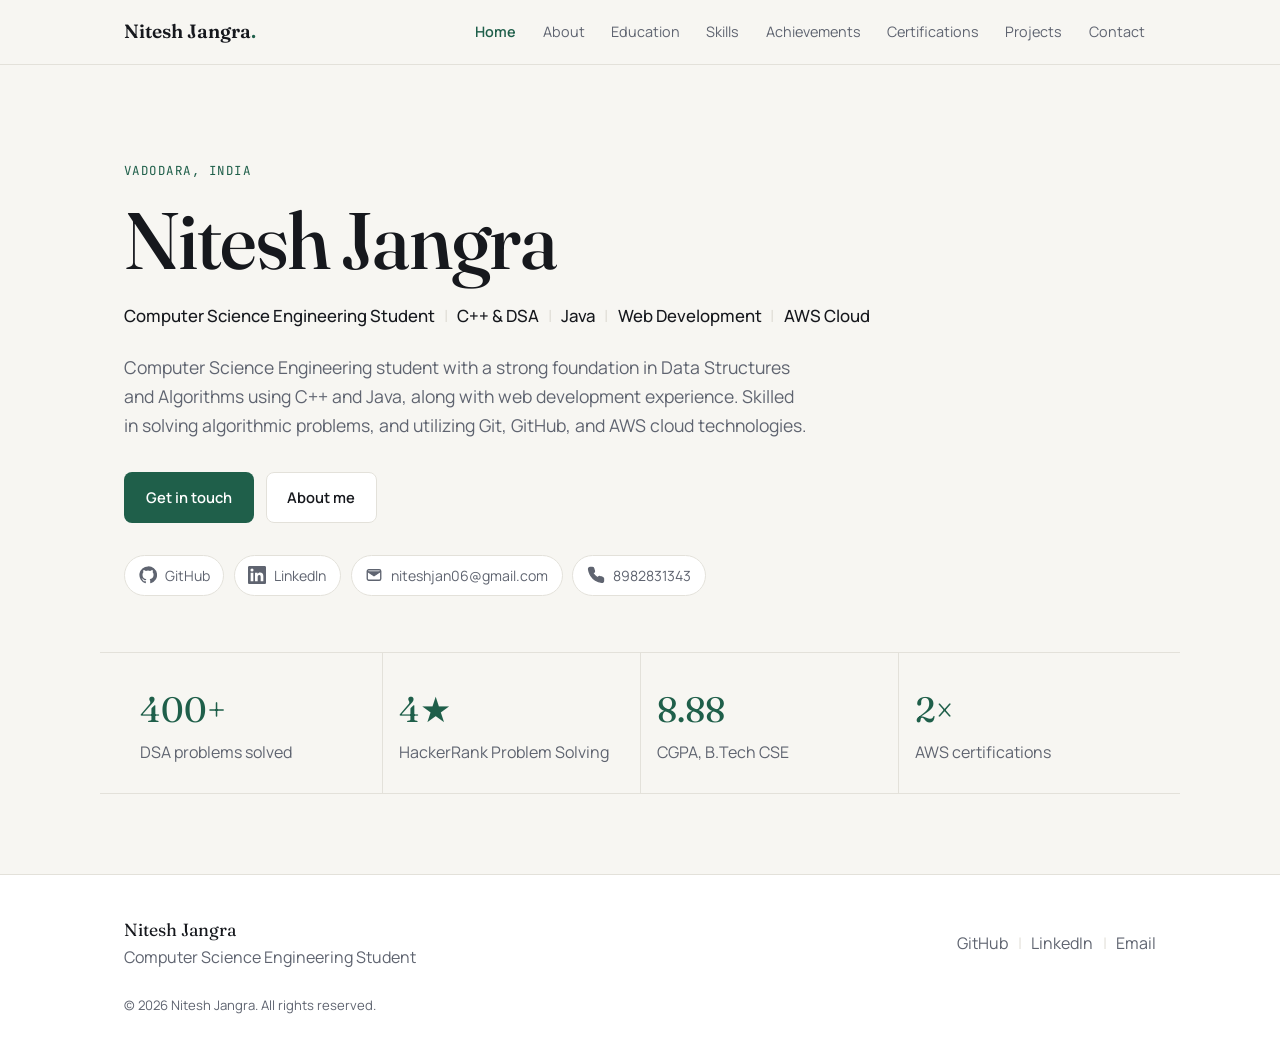
==== index.html @ 6086a89a "ADDING PORTFOLIO WEBPAGES FILES" ====
<!DOCTYPE html>
<html lang="en">
<head>
<meta charset="utf-8">
<meta name="viewport" content="width=device-width, initial-scale=1">
<title>Nitesh Jangra — CSE Student, C++ & DSA, AWS</title>
<meta name="description" content="Portfolio of Nitesh Jangra, Computer Science Engineering student in Vadodara.">
<link rel="preconnect" href="https://fonts.googleapis.com">
<link rel="stylesheet" href="https://fonts.googleapis.com/css2?family=Fraunces:opsz,wght@9..144,500;9..144,600&family=Manrope:wght@400;500;600&family=JetBrains+Mono:wght@400;500&display=swap">
<link rel="stylesheet" href="css/style.css">
</head>
<body>
<header class="site-header">
  <div class="container nav-wrap">
    <a class="brand" href="index.html">Nitesh Jangra<span>.</span></a>
    <input type="checkbox" id="nav-toggle" class="nav-toggle">
    <label for="nav-toggle" class="nav-burger" aria-label="Toggle menu"><span></span></label>
    <nav class="nav"><ul><li><a href="index.html" class="active" aria-current="page">Home</a></li><li><a href="about.html">About</a></li><li><a href="education.html">Education</a></li><li><a href="skills.html">Skills</a></li><li><a href="achievements.html">Achievements</a></li><li><a href="certifications.html">Certifications</a></li><li><a href="projects.html">Projects</a></li><li><a href="contact.html">Contact</a></li></ul></nav>
  </div>
</header>
<main class="fade-in">

<section class="hero container">
  <p class="eyebrow">Vadodara, India</p>
  <h1 class="hero-title">Nitesh Jangra</h1>
  <p class="hero-sub">Computer Science Engineering Student <span>|</span> C++ &amp; DSA <span>|</span> Java <span>|</span> Web Development <span>|</span> AWS Cloud</p>
  <p class="lead">Computer Science Engineering student with a strong foundation in Data Structures and Algorithms using C++ and Java, along with web development experience. Skilled in solving algorithmic problems, and utilizing Git, GitHub, and AWS cloud technologies.</p>
  <div class="actions"><a class="btn btn-primary" href="contact.html">Get in touch</a><a class="btn btn-ghost" href="about.html">About me</a></div>
  <ul class="socials">
    <li><a href="https://github.com/niteshjan06" target="_blank" rel="noopener noreferrer" aria-label="GitHub"><svg viewBox="0 0 24 24" aria-hidden="true"><path d="M12 .5a11.5 11.5 0 0 0-3.64 22.41c.58.1.79-.25.79-.56v-2c-3.2.7-3.88-1.37-3.88-1.37-.52-1.33-1.28-1.69-1.28-1.69-1.05-.71.08-.7.08-.7 1.16.08 1.77 1.19 1.77 1.19 1.03 1.77 2.7 1.26 3.36.96.1-.75.4-1.26.73-1.55-2.55-.29-5.24-1.28-5.24-5.68 0-1.26.45-2.28 1.19-3.09-.12-.29-.52-1.46.11-3.05 0 0 .97-.31 3.17 1.18a11 11 0 0 1 5.77 0c2.2-1.49 3.17-1.18 3.17-1.18.63 1.59.23 2.76.11 3.05.74.81 1.19 1.83 1.19 3.09 0 4.41-2.69 5.39-5.25 5.67.41.36.78 1.06.78 2.14v3.17c0 .31.21.67.8.56A11.5 11.5 0 0 0 12 .5Z"/></svg><span>GitHub</span></a></li>
    <li><a href="https://www.linkedin.com/in/nitesh-jangra-0b7164371" target="_blank" rel="noopener noreferrer" aria-label="LinkedIn"><svg viewBox="0 0 24 24" aria-hidden="true"><path d="M20.45 20.45h-3.55v-5.57c0-1.33-.03-3.04-1.85-3.04-1.85 0-2.14 1.45-2.14 2.94v5.67H9.35V9h3.41v1.56h.05c.48-.9 1.64-1.85 3.37-1.85 3.6 0 4.27 2.37 4.27 5.46v6.28ZM5.34 7.43a2.06 2.06 0 1 1 0-4.12 2.06 2.06 0 0 1 0 4.12ZM7.12 20.45H3.56V9h3.56v11.45ZM22.22 0H1.77C.79 0 0 .77 0 1.73v20.54C0 23.23.79 24 1.77 24h20.45c.98 0 1.78-.77 1.78-1.73V1.73C24 .77 23.2 0 22.22 0Z"/></svg><span>LinkedIn</span></a></li>
    <li><a href="mailto:niteshjan06@gmail.com" aria-label="Email"><svg viewBox="0 0 24 24" fill="none" stroke="currentColor" stroke-width="1.8" aria-hidden="true"><rect x="3" y="5" width="18" height="14" rx="2"/><path d="m3 7 9 6 9-6"/></svg><span>niteshjan06@gmail.com</span></a></li>
    <li><a href="tel:8982831343" aria-label="Phone"><svg viewBox="0 0 24 24" fill="none" stroke="currentColor" stroke-width="1.8" aria-hidden="true"><path d="M22 16.9v3a2 2 0 0 1-2.2 2 19.8 19.8 0 0 1-8.6-3.1 19.5 19.5 0 0 1-6-6A19.8 19.8 0 0 1 2.1 4.2 2 2 0 0 1 4.1 2h3a2 2 0 0 1 2 1.7c.1.9.4 1.8.7 2.7a2 2 0 0 1-.5 2.1L8 9.8a16 16 0 0 0 6 6l1.3-1.3a2 2 0 0 1 2.1-.4c.9.3 1.8.6 2.7.7a2 2 0 0 1 1.7 2Z"/></svg><span>8982831343</span></a></li>
  </ul>
</section>
<section class="container stats">
  <div class="stat"><p class="stat-num">400+</p><p class="muted">DSA problems solved</p></div>
  <div class="stat"><p class="stat-num">4&#9733;</p><p class="muted">HackerRank Problem Solving</p></div>
  <div class="stat"><p class="stat-num">8.88</p><p class="muted">CGPA, B.Tech CSE</p></div>
  <div class="stat"><p class="stat-num">2&times;</p><p class="muted">AWS certifications</p></div>
</section>
</main>
<footer class="site-footer">
  <div class="container footer-grid">
    <div><p class="footer-name">Nitesh Jangra</p><p class="muted">Computer Science Engineering Student</p></div>
    <p class="footer-links"><a href="https://github.com/niteshjan06" target="_blank" rel="noopener noreferrer">GitHub</a> <span>|</span> <a href="https://www.linkedin.com/in/nitesh-jangra-0b7164371" target="_blank" rel="noopener noreferrer">LinkedIn</a> <span>|</span> <a href="mailto:niteshjan06@gmail.com">Email</a></p>
  </div>
  <div class="container"><p class="copy">&copy; 2026 Nitesh Jangra. All rights reserved.</p></div>
</footer>
</body>
</html>
---- css/style.css ----
:root{
  --bg:#f7f6f2;--surface:#ffffff;--text:#16181d;--muted:#5f6470;--border:#e3e1da;
  --accent:#1f5f4a;--accent-soft:#e6efeb;--shadow:0 1px 2px rgba(20,20,20,.04),0 8px 24px -12px rgba(20,20,20,.12);
  --serif:"Fraunces",Georgia,serif;--sans:"Manrope",system-ui,sans-serif;--mono:"JetBrains Mono",ui-monospace,monospace;
  --radius:10px;--max:1080px;
}
*{box-sizing:border-box;margin:0;padding:0}
html{scroll-behavior:smooth}
body{font-family:var(--sans);background:var(--bg);color:var(--text);line-height:1.65;font-size:16px;-webkit-font-smoothing:antialiased;min-height:100vh;display:flex;flex-direction:column}
main{flex:1;padding-bottom:5rem}
a{color:inherit;text-decoration:none}
p a,dd a,.contact-list a{color:var(--accent);border-bottom:1px solid transparent;transition:border-color .2s}
p a:hover,dd a:hover,.contact-list a:hover{border-color:var(--accent)}
h1,h2{font-family:var(--serif);font-weight:500;letter-spacing:-.02em;line-height:1.15}
h2{font-size:1.3rem;margin-bottom:.75rem}
.container{max-width:var(--max);margin:0 auto;padding:0 1.5rem}
.muted{color:var(--muted)}
.mono{font-family:var(--mono);font-size:.85rem}
.eyebrow{font-family:var(--mono);font-size:.78rem;text-transform:uppercase;letter-spacing:.12em;color:var(--accent);margin-bottom:.75rem}
.lead{font-size:1.1rem;color:var(--muted);max-width:62ch}

/* header */
.site-header{position:sticky;top:0;z-index:10;background:rgba(247,246,242,.92);backdrop-filter:blur(6px);border-bottom:1px solid var(--border)}
.nav-wrap{display:flex;align-items:center;justify-content:space-between;height:64px}
.brand{font-family:var(--serif);font-size:1.2rem;font-weight:600}
.brand span{color:var(--accent)}
.nav ul{list-style:none;display:flex;gap:.25rem}
.nav a{display:block;padding:.45rem .7rem;font-size:.9rem;color:var(--muted);border-radius:6px;transition:color .2s,background .2s}
.nav a:hover{color:var(--text);background:var(--accent-soft)}
.nav a.active{color:var(--accent);font-weight:600}
.nav-toggle{display:none}
.nav-burger{display:none;width:40px;height:40px;cursor:pointer;position:relative}
.nav-burger span,.nav-burger span::before,.nav-burger span::after{position:absolute;left:10px;width:20px;height:2px;background:var(--text);transition:transform .25s,opacity .2s;content:""}
.nav-burger span{top:19px}.nav-burger span::before{top:-6px;left:0}.nav-burger span::after{top:6px;left:0}

/* hero */
.hero{padding:6rem 1.5rem 3.5rem}
.hero-title{font-size:clamp(2.8rem,7vw,5rem);margin-bottom:1rem}
.hero-sub{font-size:1.05rem;font-weight:500;margin-bottom:1.5rem}
.hero-sub span{color:var(--border);margin:0 .35rem}
.actions{display:flex;gap:.75rem;flex-wrap:wrap;margin:2rem 0}
.socials{list-style:none;display:flex;flex-wrap:wrap;gap:.6rem}
.socials a{display:inline-flex;align-items:center;gap:.5rem;padding:.5rem .85rem;border:1px solid var(--border);border-radius:999px;background:var(--surface);font-size:.88rem;color:var(--muted);transition:border-color .2s,color .2s}
.socials a:hover{border-color:var(--accent);color:var(--accent)}
svg{width:18px;height:18px;flex-shrink:0}
.socials svg path:not([fill="none"]),.contact-list svg{fill:currentColor}
.contact-list svg[fill="none"]{fill:none}

/* buttons */
.btn{display:inline-block;padding:.75rem 1.3rem;border-radius:8px;font-weight:600;font-size:.92rem;border:1px solid transparent;cursor:pointer;font-family:inherit;transition:background .2s,border-color .2s,transform .2s}
.btn:hover{transform:translateY(-1px)}
.btn-primary{background:var(--accent);color:#fff}
.btn-primary:hover{background:#174a39}
.btn-ghost{border-color:var(--border);background:var(--surface)}
.btn-ghost:hover{border-color:var(--accent);color:var(--accent)}
.btn-sm{padding:.5rem 1rem;font-size:.85rem;margin-top:auto;align-self:flex-start}

/* stats */
.stats{display:grid;grid-template-columns:repeat(4,1fr);border-top:1px solid var(--border);border-bottom:1px solid var(--border)}
.stat{padding:1.75rem 1rem}
.stat+.stat{border-left:1px solid var(--border)}
.stat-num{font-family:var(--serif);font-size:2.2rem;color:var(--accent)}

/* page heads & cards */
.page-head{padding:4.5rem 1.5rem 2.5rem}
.page-head h1{font-size:clamp(2.2rem,5vw,3.4rem);margin-bottom:.75rem}
.card{background:var(--surface);border:1px solid var(--border);border-radius:var(--radius);padding:1.75rem;box-shadow:var(--shadow);transition:transform .25s,border-color .25s}
.card:hover{transform:translateY(-2px);border-color:#cfd8d3}
.card p+p{margin-top:.75rem}
.two-col{display:grid;grid-template-columns:1.4fr 1fr;gap:1.5rem}
.grid-2{display:grid;grid-template-columns:repeat(2,1fr);gap:1.5rem}
.grid-3{display:grid;grid-template-columns:repeat(3,1fr);gap:1.5rem}
.facts{display:grid;grid-template-columns:auto 1fr;gap:.6rem 1.25rem;font-size:.95rem}
.facts dt{color:var(--muted)}
.timeline{display:grid;gap:1.5rem}
.t-meta{display:flex;flex-wrap:wrap;gap:.5rem;align-items:center;margin-bottom:.75rem}
.t-meta .mono{color:var(--muted);margin-right:.5rem}
.tag{font-family:var(--mono);font-size:.75rem;padding:.2rem .55rem;border-radius:4px;background:var(--accent-soft);color:var(--accent)}
.t-item h2{margin-bottom:.15rem}
.t-item .muted{margin-bottom:1rem}
.chips{list-style:none;display:flex;flex-wrap:wrap;gap:.5rem}
.chips li{font-family:var(--mono);font-size:.85rem;padding:.4rem .8rem;border:1px solid var(--border);border-radius:6px;background:var(--bg)}
.list-cards{display:grid;gap:1rem}
.row{display:flex;gap:1.5rem;align-items:baseline}
.num{color:var(--accent)}
.cert{display:flex;flex-direction:column;gap:.25rem;min-height:200px}
.cert h2{margin-bottom:1.25rem}
.empty{text-align:center;padding:4rem 2rem;border-style:dashed}
.empty .lead{margin:1rem auto 2rem}
.projects:empty{display:none}
.contact-list{list-style:none;display:grid;gap:1.1rem;margin-top:1rem}
.contact-list li{display:flex;gap:.9rem;align-items:flex-start}
.contact-list svg{margin-top:.25rem;color:var(--accent)}
.contact-list div{display:flex;flex-direction:column;font-size:.95rem}
.contact-list .muted{font-size:.78rem;font-family:var(--mono);text-transform:uppercase;letter-spacing:.08em}
.form{display:grid;gap:1rem}
.form label{display:grid;gap:.4rem;font-size:.85rem;font-weight:600}
.form input,.form textarea{font:inherit;font-weight:400;padding:.7rem .85rem;border:1px solid var(--border);border-radius:8px;background:var(--bg);color:var(--text);transition:border-color .2s,box-shadow .2s}
.form input:focus,.form textarea:focus{outline:none;border-color:var(--accent);box-shadow:0 0 0 3px var(--accent-soft)}
.form .btn{justify-self:start}

/* footer */
.site-footer{border-top:1px solid var(--border);padding:2.5rem 0 1.5rem;background:var(--surface)}
.footer-grid{display:flex;justify-content:space-between;align-items:center;gap:1rem;flex-wrap:wrap}
.footer-name{font-family:var(--serif);font-size:1.1rem}
.footer-links a{color:var(--muted);transition:color .2s}
.footer-links a:hover{color:var(--accent)}
.footer-links span{color:var(--border);margin:0 .4rem}
.copy{margin-top:1.5rem;font-size:.82rem;color:var(--muted)}

/* animation */
.fade-in{animation:fade .6s ease-out both}
@keyframes fade{from{opacity:0;transform:translateY(6px)}to{opacity:1;transform:none}}
@media (prefers-reduced-motion:reduce){*{animation:none!important;transition:none!important}}

/* responsive */
@media (max-width:960px){
  .nav-burger{display:block}
  .nav{position:absolute;top:64px;left:0;right:0;background:var(--bg);border-bottom:1px solid var(--border);max-height:0;overflow:hidden;transition:max-height .3s ease}
  .nav ul{flex-direction:column;padding:.5rem 1.5rem 1rem}
  .nav-toggle:checked~.nav{max-height:480px}
  .nav-toggle:checked+.nav-burger span{background:transparent}
  .nav-toggle:checked+.nav-burger span::before{transform:translateY(6px) rotate(45deg)}
  .nav-toggle:checked+.nav-burger span::after{transform:translateY(-6px) rotate(-45deg)}
  .two-col,.grid-3{grid-template-columns:1fr 1fr}
}
@media (max-width:720px){
  .hero{padding-top:3.5rem}
  .stats{grid-template-columns:1fr 1fr}
  .stat:nth-child(3){border-left:0}
  .stat:nth-child(n+3){border-top:1px solid var(--border)}
  .two-col,.grid-2,.grid-3{grid-template-columns:1fr}
  .footer-grid{flex-direction:column;align-items:flex-start}
}
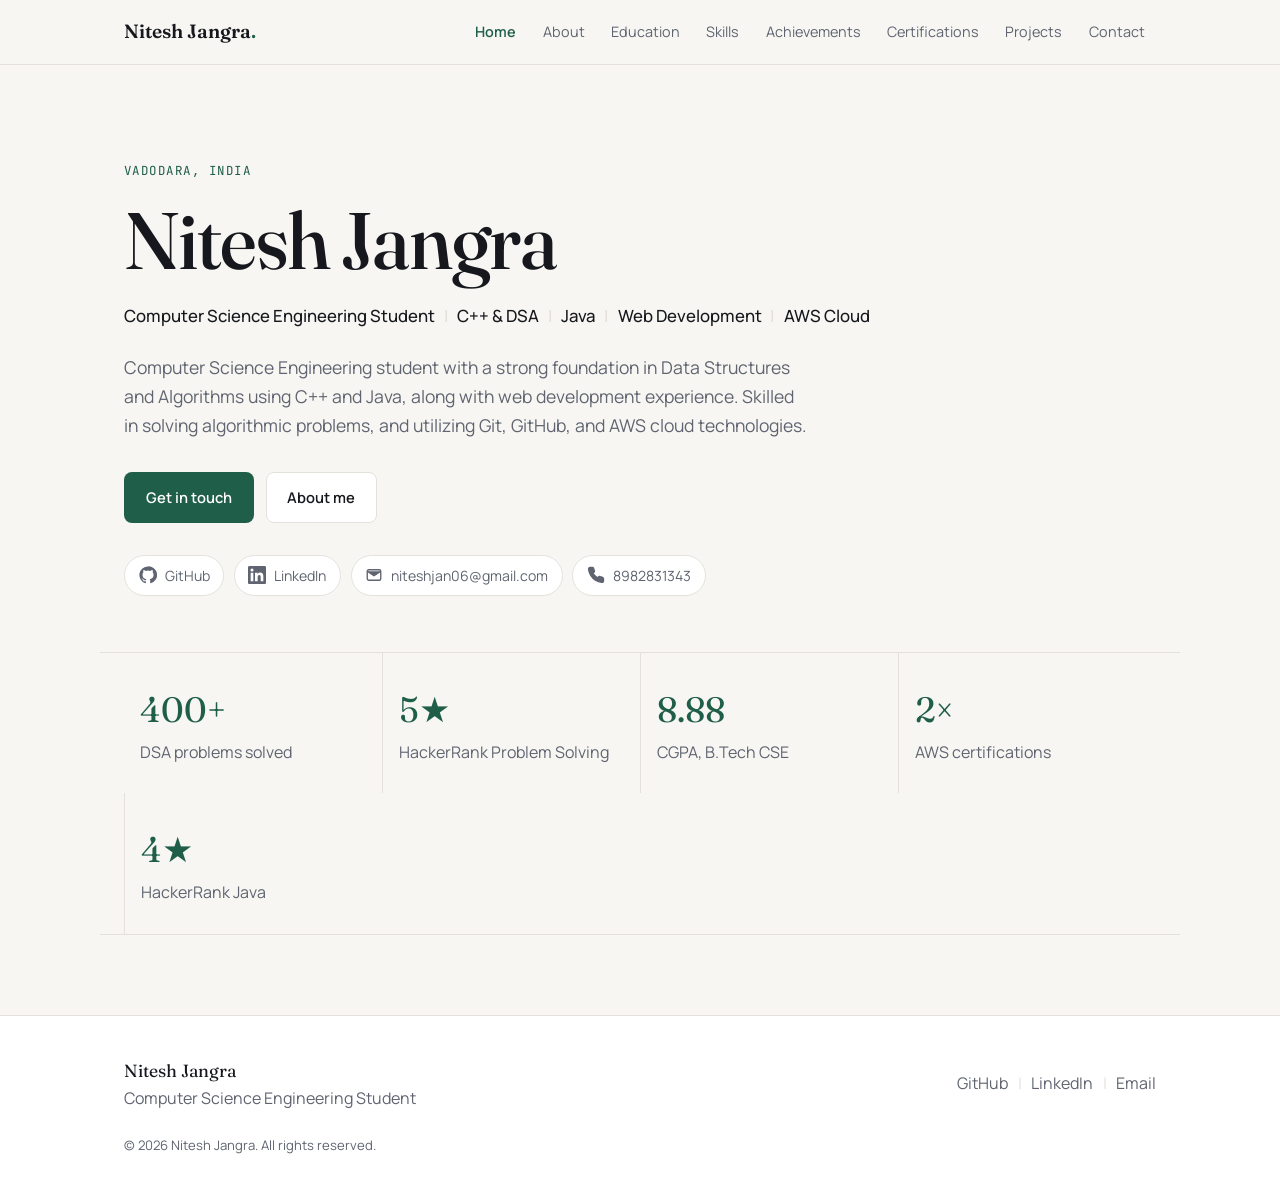
==== commit eecab986: "Update HackerRank Problem Solving stars count" ====
--- a/index.html
+++ b/index.html
@@ -35,9 +35,10 @@
 </section>
 <section class="container stats">
   <div class="stat"><p class="stat-num">400+</p><p class="muted">DSA problems solved</p></div>
-  <div class="stat"><p class="stat-num">4&#9733;</p><p class="muted">HackerRank Problem Solving</p></div>
+  <div class="stat"><p class="stat-num">5&#9733;</p><p class="muted">HackerRank Problem Solving</p></div>
   <div class="stat"><p class="stat-num">8.88</p><p class="muted">CGPA, B.Tech CSE</p></div>
   <div class="stat"><p class="stat-num">2&times;</p><p class="muted">AWS certifications</p></div>
+  <div class="stat"><p class="stat-num">4&#9733;</p><p class="muted">HackerRank Java</p></div>
 </section>
 </main>
 <footer class="site-footer">
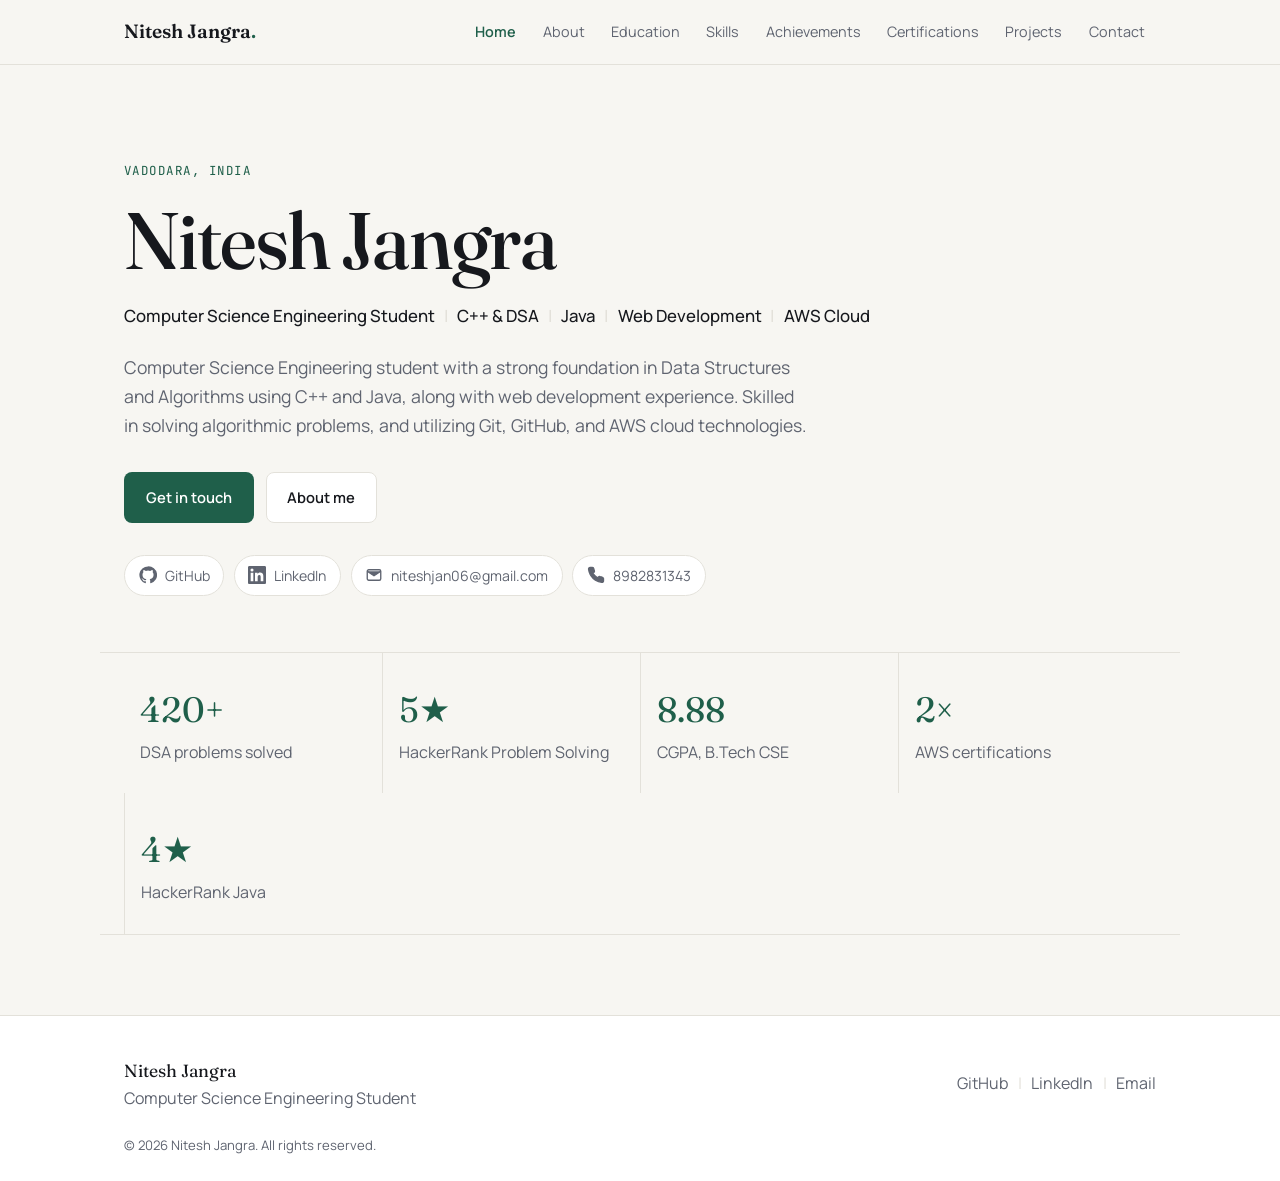
==== commit 038495f3: "Update DSA problems solved count to 420" ====
--- a/index.html
+++ b/index.html
@@ -34,7 +34,7 @@
   </ul>
 </section>
 <section class="container stats">
-  <div class="stat"><p class="stat-num">400+</p><p class="muted">DSA problems solved</p></div>
+  <div class="stat"><p class="stat-num">420+</p><p class="muted">DSA problems solved</p></div>
   <div class="stat"><p class="stat-num">5&#9733;</p><p class="muted">HackerRank Problem Solving</p></div>
   <div class="stat"><p class="stat-num">8.88</p><p class="muted">CGPA, B.Tech CSE</p></div>
   <div class="stat"><p class="stat-num">2&times;</p><p class="muted">AWS certifications</p></div>
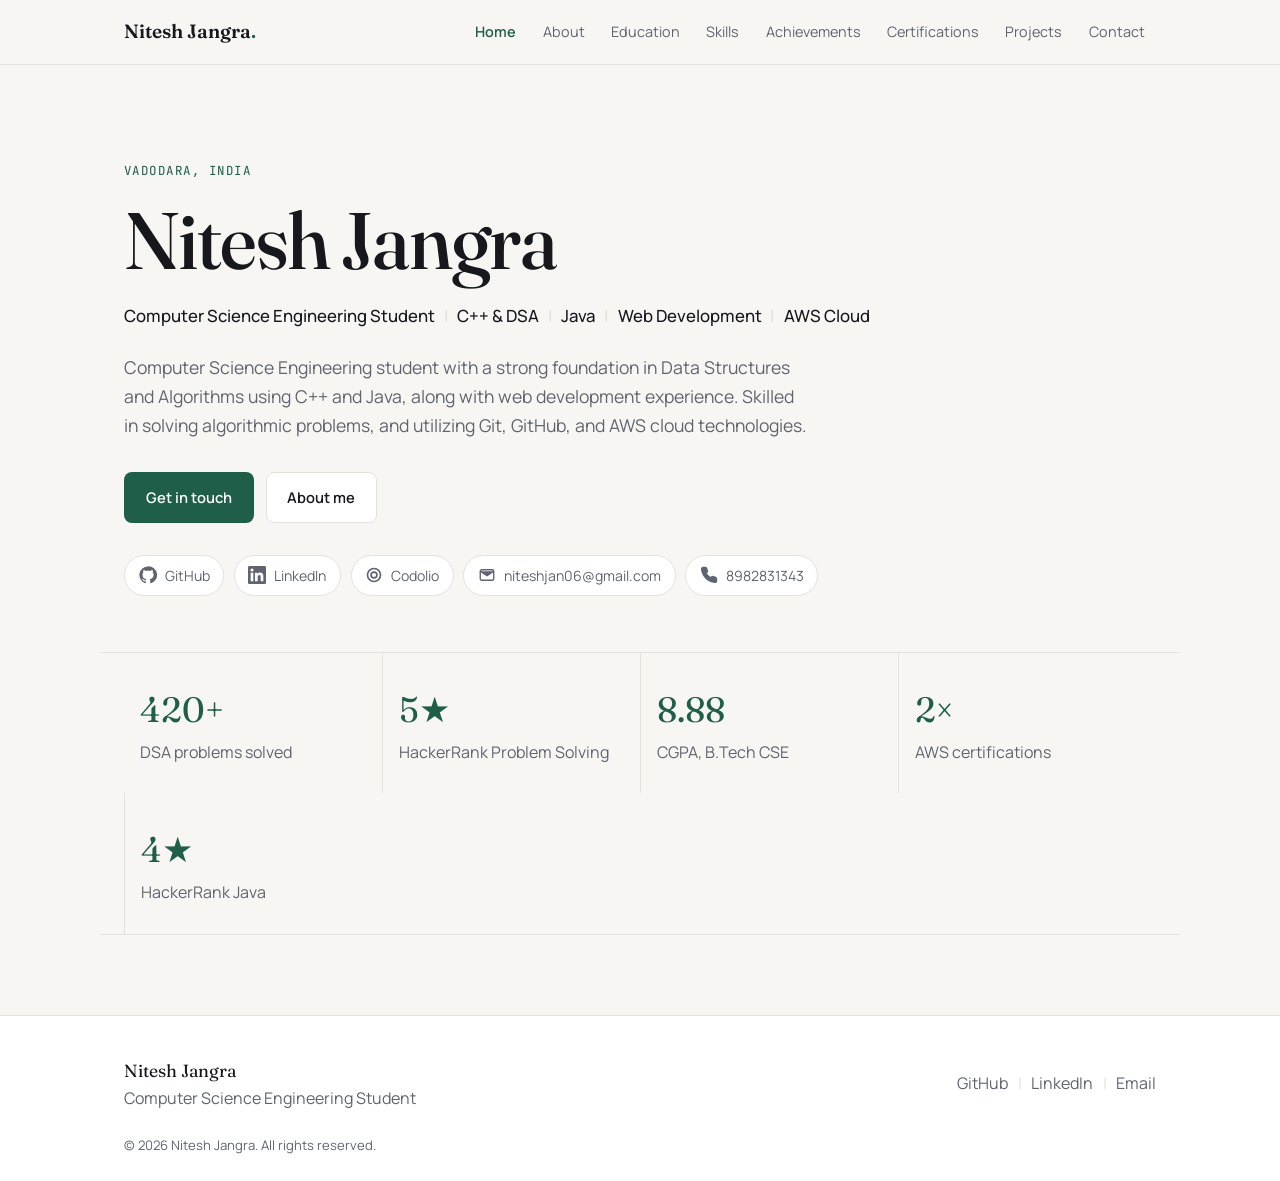
==== commit ccc3ac5f: "Add Codolio link to social section in index.html" ====
--- a/index.html
+++ b/index.html
@@ -29,6 +29,7 @@
   <ul class="socials">
     <li><a href="https://github.com/niteshjan06" target="_blank" rel="noopener noreferrer" aria-label="GitHub"><svg viewBox="0 0 24 24" aria-hidden="true"><path d="M12 .5a11.5 11.5 0 0 0-3.64 22.41c.58.1.79-.25.79-.56v-2c-3.2.7-3.88-1.37-3.88-1.37-.52-1.33-1.28-1.69-1.28-1.69-1.05-.71.08-.7.08-.7 1.16.08 1.77 1.19 1.77 1.19 1.03 1.77 2.7 1.26 3.36.96.1-.75.4-1.26.73-1.55-2.55-.29-5.24-1.28-5.24-5.68 0-1.26.45-2.28 1.19-3.09-.12-.29-.52-1.46.11-3.05 0 0 .97-.31 3.17 1.18a11 11 0 0 1 5.77 0c2.2-1.49 3.17-1.18 3.17-1.18.63 1.59.23 2.76.11 3.05.74.81 1.19 1.83 1.19 3.09 0 4.41-2.69 5.39-5.25 5.67.41.36.78 1.06.78 2.14v3.17c0 .31.21.67.8.56A11.5 11.5 0 0 0 12 .5Z"/></svg><span>GitHub</span></a></li>
     <li><a href="https://www.linkedin.com/in/nitesh-jangra-0b7164371" target="_blank" rel="noopener noreferrer" aria-label="LinkedIn"><svg viewBox="0 0 24 24" aria-hidden="true"><path d="M20.45 20.45h-3.55v-5.57c0-1.33-.03-3.04-1.85-3.04-1.85 0-2.14 1.45-2.14 2.94v5.67H9.35V9h3.41v1.56h.05c.48-.9 1.64-1.85 3.37-1.85 3.6 0 4.27 2.37 4.27 5.46v6.28ZM5.34 7.43a2.06 2.06 0 1 1 0-4.12 2.06 2.06 0 0 1 0 4.12ZM7.12 20.45H3.56V9h3.56v11.45ZM22.22 0H1.77C.79 0 0 .77 0 1.73v20.54C0 23.23.79 24 1.77 24h20.45c.98 0 1.78-.77 1.78-1.73V1.73C24 .77 23.2 0 22.22 0Z"/></svg><span>LinkedIn</span></a></li>
+    <li><a href="https://codolio.com/profile/niteshjan06" target="_blank" rel="noopener noreferrer" aria-label="Codolio"><svg viewBox="0 0 24 24" aria-hidden="true"><path d="M12 2.25a9.75 9.75 0 1 0 0 19.5 9.75 9.75 0 0 0 0-19.5Zm0 2.2a7.55 7.55 0 1 1 0 15.1 7.55 7.55 0 0 1 0-15.1Zm0 2.55a5 5 0 1 0 0 10 5 5 0 0 0 0-10Zm0 2.2a2.8 2.8 0 1 1 0 5.6 2.8 2.8 0 0 1 0-5.6Z"/></svg><span>Codolio</span></a></li>
     <li><a href="mailto:niteshjan06@gmail.com" aria-label="Email"><svg viewBox="0 0 24 24" fill="none" stroke="currentColor" stroke-width="1.8" aria-hidden="true"><rect x="3" y="5" width="18" height="14" rx="2"/><path d="m3 7 9 6 9-6"/></svg><span>niteshjan06@gmail.com</span></a></li>
     <li><a href="tel:8982831343" aria-label="Phone"><svg viewBox="0 0 24 24" fill="none" stroke="currentColor" stroke-width="1.8" aria-hidden="true"><path d="M22 16.9v3a2 2 0 0 1-2.2 2 19.8 19.8 0 0 1-8.6-3.1 19.5 19.5 0 0 1-6-6A19.8 19.8 0 0 1 2.1 4.2 2 2 0 0 1 4.1 2h3a2 2 0 0 1 2 1.7c.1.9.4 1.8.7 2.7a2 2 0 0 1-.5 2.1L8 9.8a16 16 0 0 0 6 6l1.3-1.3a2 2 0 0 1 2.1-.4c.9.3 1.8.6 2.7.7a2 2 0 0 1 1.7 2Z"/></svg><span>8982831343</span></a></li>
   </ul>
